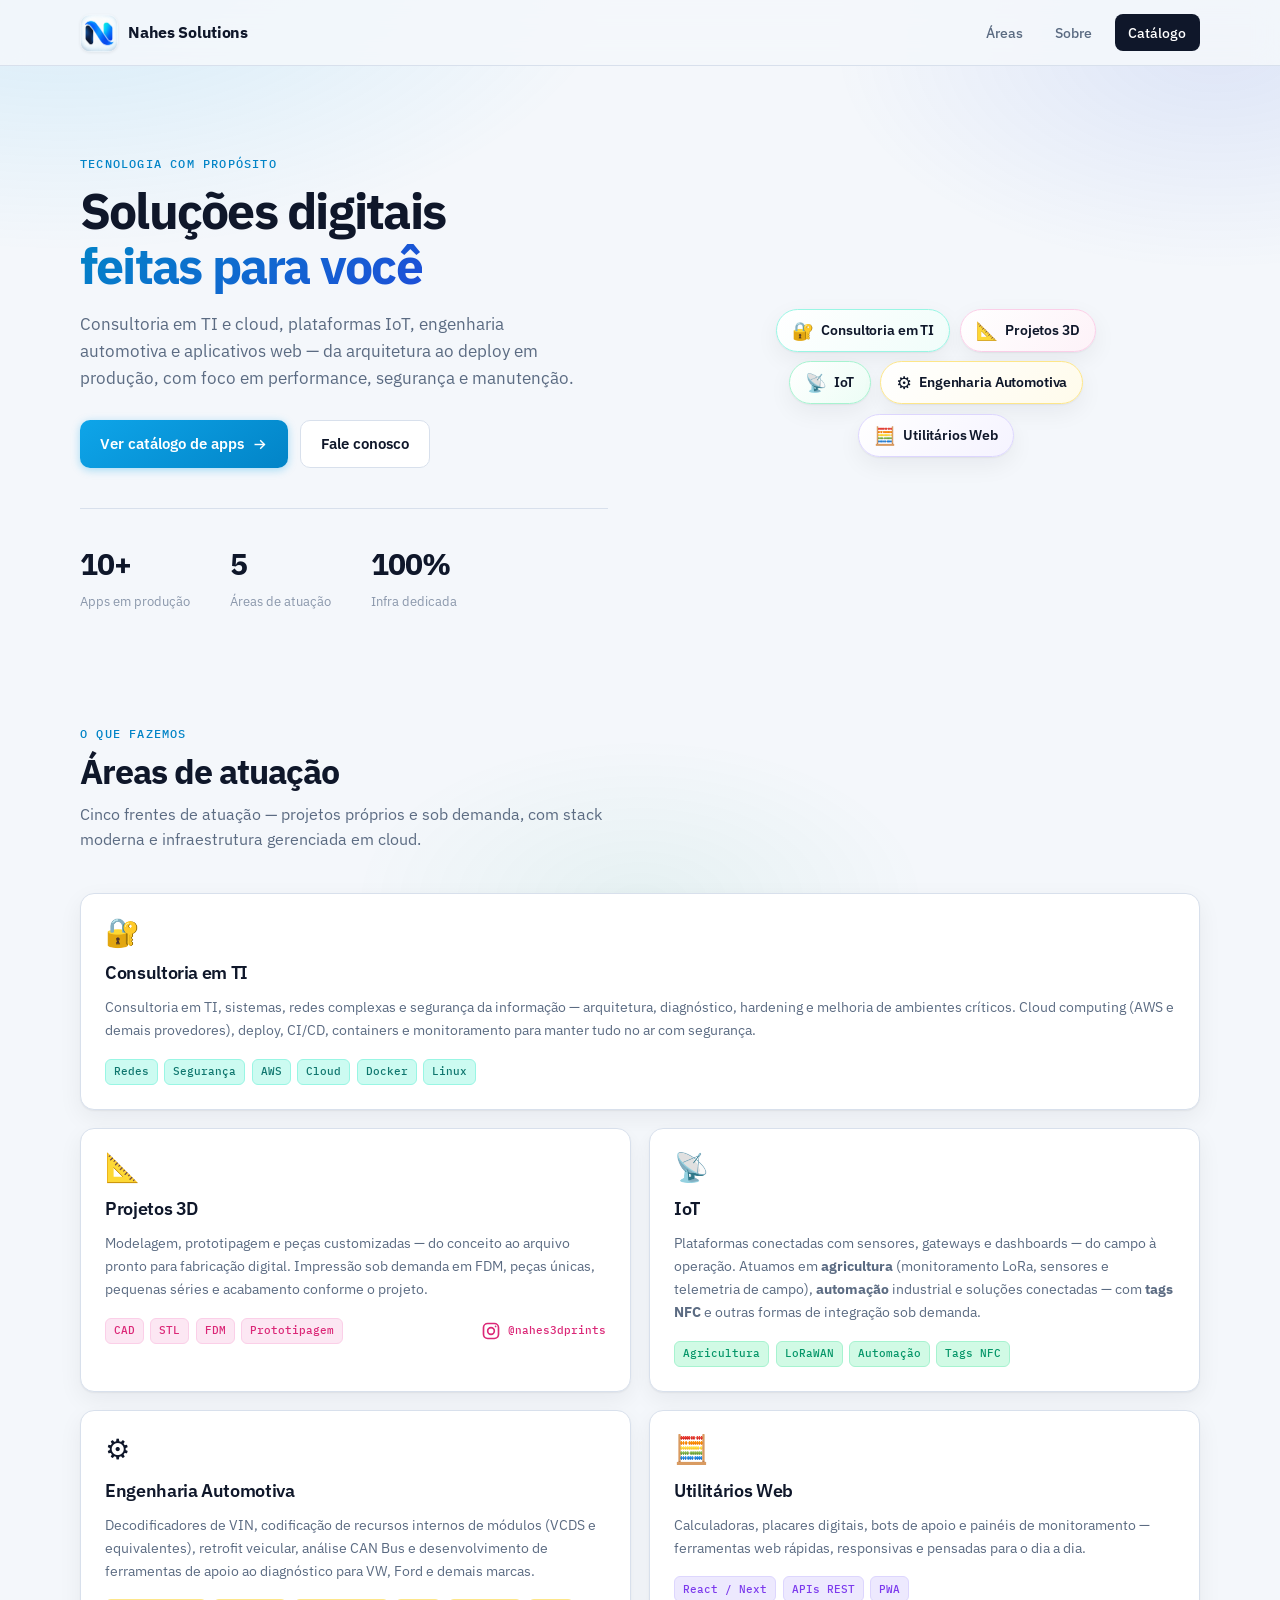
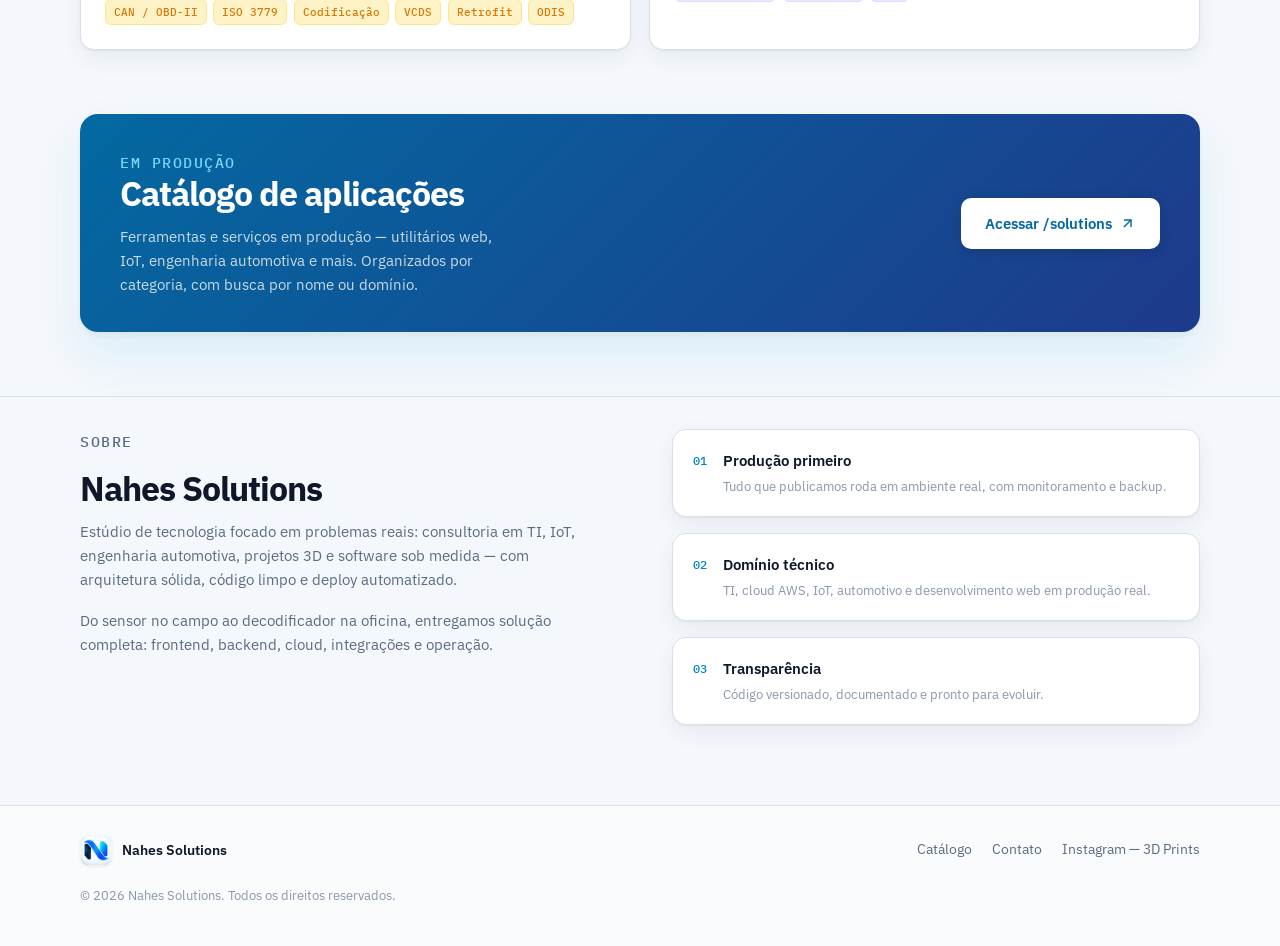
==== index.html @ b8ac9189 "Site institucional Nahes Solutions." ====
<!DOCTYPE html>
<html lang="pt-BR">
<head>
  <meta charset="UTF-8">
  <meta name="viewport" content="width=device-width, initial-scale=1.0">
  <title>Nahes Solutions — TI, IoT, Projetos 3D e Engenharia Automotiva</title>
  <meta name="description" content="Consultoria em TI, IoT, Projetos 3D e Engenharia automotiva. Desenvolvimento e operação em produção — do conceito ao deploy.">
  <meta name="keywords" content="Nahes Solutions, consultoria TI, cloud AWS, IoT, LoRaWAN, tags NFC, projetos 3D, impressão FDM, engenharia automotiva, decodificador VIN, VCDS, CAN bus, retrofit, ODIS, segurança da informação, automação industrial, desenvolvimento web">
  <meta name="author" content="Nahes Solutions">
  <meta name="robots" content="index, follow, max-image-preview:large, max-snippet:-1, max-video-preview:-1">
  <meta name="googlebot" content="index, follow">
  <meta name="theme-color" content="#0284c7">
  <link rel="canonical" href="https://www.nahes.com.br/">
  <link rel="alternate" hreflang="pt-BR" href="https://www.nahes.com.br/">

  <meta property="og:type" content="website">
  <meta property="og:site_name" content="Nahes Solutions">
  <meta property="og:title" content="Nahes Solutions — TI, IoT, Projetos 3D e Engenharia Automotiva">
  <meta property="og:description" content="Consultoria em TI, IoT, Projetos 3D e Engenharia automotiva. Desenvolvimento e operação em produção — do conceito ao deploy.">
  <meta property="og:url" content="https://www.nahes.com.br/">
  <meta property="og:locale" content="pt_BR">
  <meta property="og:image" content="https://www.nahes.com.br/assets/og-image.png">
  <meta property="og:image:width" content="1200">
  <meta property="og:image:height" content="630">
  <meta property="og:image:type" content="image/png">
  <meta property="og:image:alt" content="Nahes Solutions — TI, IoT, Projetos 3D e Engenharia Automotiva">

  <meta name="twitter:card" content="summary_large_image">
  <meta name="twitter:title" content="Nahes Solutions — TI, IoT, Projetos 3D e Engenharia Automotiva">
  <meta name="twitter:description" content="Consultoria em TI, IoT, Projetos 3D e Engenharia automotiva. Desenvolvimento e operação em produção — do conceito ao deploy.">
  <meta name="twitter:image" content="https://www.nahes.com.br/assets/og-image.png">

  <link rel="icon" href="assets/favicon.ico" sizes="any">
  <link rel="icon" href="assets/favicon.png" type="image/png">
  <link rel="apple-touch-icon" href="assets/favicon.png">
  <link rel="preconnect" href="https://fonts.googleapis.com">
  <link rel="preconnect" href="https://fonts.gstatic.com" crossorigin>
  <link href="https://fonts.googleapis.com/css2?family=IBM+Plex+Sans:wght@400;500;600;700&family=IBM+Plex+Mono:wght@400;500&display=swap" rel="stylesheet">
  <link rel="stylesheet" href="css/main.css?v=2">
  <script type="application/ld+json">
  {
    "@context": "https://schema.org",
    "@graph": [
      {
        "@type": "Organization",
        "@id": "https://www.nahes.com.br/#organization",
        "name": "Nahes Solutions",
        "url": "https://www.nahes.com.br/",
        "logo": "https://www.nahes.com.br/assets/favicon.png",
        "email": "contato@nahes.com.br",
        "description": "Consultoria em TI e cloud AWS, IoT, projetos 3D e engenharia automotiva. Desenvolvimento de aplicativos web sob medida.",
        "areaServed": {
          "@type": "Country",
          "name": "Brasil"
        },
        "knowsAbout": [
          "Consultoria em TI",
          "Cloud computing",
          "Amazon Web Services",
          "Segurança da informação",
          "IoT",
          "LoRaWAN",
          "Automação industrial",
          "Tags NFC",
          "Engenharia automotiva",
          "Decodificação VIN",
          "VCDS",
          "CAN Bus",
          "Retrofit veicular",
          "Impressão 3D",
          "Desenvolvimento web"
        ]
      },
      {
        "@type": "Brand",
        "@id": "https://www.nahes.com.br/#nahes3dprints",
        "name": "Nahes 3D Prints",
        "url": "https://www.instagram.com/nahes3dprints/",
        "sameAs": ["https://www.instagram.com/nahes3dprints/"]
      },
      {
        "@type": "WebSite",
        "@id": "https://www.nahes.com.br/#website",
        "url": "https://www.nahes.com.br/",
        "name": "Nahes Solutions",
        "publisher": { "@id": "https://www.nahes.com.br/#organization" },
        "inLanguage": "pt-BR"
      },
      {
        "@type": "ProfessionalService",
        "@id": "https://www.nahes.com.br/#service",
        "name": "Nahes Solutions",
        "url": "https://www.nahes.com.br/",
        "image": "https://www.nahes.com.br/assets/favicon.png",
        "email": "contato@nahes.com.br",
        "areaServed": {
          "@type": "Country",
          "name": "Brasil"
        },
        "priceRange": "$$",
        "description": "Consultoria em TI, redes, segurança e cloud AWS. IoT para agricultura, automação e NFC. Projetos 3D e impressão FDM. Engenharia automotiva com VIN, VCDS e CAN. Utilitários web.",
        "hasOfferCatalog": {
          "@type": "OfferCatalog",
          "name": "Áreas de atuação",
          "itemListElement": [
            {
              "@type": "Offer",
              "itemOffered": {
                "@type": "Service",
                "name": "Consultoria em TI",
                "description": "Redes, segurança da informação, cloud AWS, CI/CD, containers e monitoramento"
              }
            },
            {
              "@type": "Offer",
              "itemOffered": {
                "@type": "Service",
                "name": "Projetos 3D",
                "description": "Modelagem CAD, prototipagem e impressão sob demanda em FDM",
                "brand": { "@id": "https://www.nahes.com.br/#nahes3dprints" }
              }
            },
            {
              "@type": "Offer",
              "itemOffered": {
                "@type": "Service",
                "name": "IoT",
                "description": "Sensores, LoRaWAN, automação industrial, tags NFC e dashboards"
              }
            },
            {
              "@type": "Offer",
              "itemOffered": {
                "@type": "Service",
                "name": "Engenharia automotiva",
                "description": "VIN, codificação VCDS, CAN Bus, retrofit e ferramentas de diagnóstico"
              }
            },
            {
              "@type": "Offer",
              "itemOffered": {
                "@type": "Service",
                "name": "Utilitários web",
                "description": "Calculadoras, placares digitais, bots e painéis de monitoramento"
              }
            }
          ]
        }
      }
    ]
  }
  </script>
</head>
<body>
  <div class="bg-mesh" aria-hidden="true"></div>

  <header class="header">
    <div class="wrap header-inner">
      <a class="logo" href="index.html" aria-label="Nahes Solutions — início">
        <span class="logo-mark" aria-hidden="true">
          <img src="assets/favicon.png" alt="" width="38" height="38" decoding="async">
        </span>
        <span class="logo-text">Nahes Solutions</span>
      </a>
      <nav class="nav" aria-label="Principal">
        <a href="#areas">Áreas</a>
        <a href="#sobre">Sobre</a>
        <a class="nav-cta" href="solutions/index.html">Catálogo</a>
      </nav>
    </div>
  </header>

  <main>
    <section class="hero">
      <div class="wrap hero-grid">
        <div class="hero-content">
          <p class="kicker">Tecnologia com propósito</p>
          <h1>
            Soluções digitais<br>
            <span class="gradient-text">feitas para você</span>
          </h1>
          <p class="lead">
            Consultoria em TI e cloud, plataformas IoT, engenharia automotiva e aplicativos web —
            da arquitetura ao deploy em produção, com foco em performance, segurança e manutenção.
          </p>
          <div class="hero-actions">
            <a class="btn btn-primary" href="solutions/index.html">
              Ver catálogo de apps
              <svg viewBox="0 0 24 24" fill="none" stroke="currentColor" stroke-width="2" aria-hidden="true">
                <path d="M5 12h14"></path>
                <path d="M13 6l6 6-6 6"></path>
              </svg>
            </a>
            <a class="btn btn-ghost" href="mailto:contato@nahes.com.br">Fale conosco</a>
          </div>
          <dl class="stats" aria-label="Números">
            <div>
              <dt>10+</dt>
              <dd>Apps em produção</dd>
            </div>
            <div>
              <dt>5</dt>
              <dd>Áreas de atuação</dd>
            </div>
            <div>
              <dt>100%</dt>
              <dd>Infra dedicada</dd>
            </div>
          </dl>
        </div>

        <div class="hero-visual" aria-hidden="true">
          <ul class="hero-tags">
            <li class="hero-tag hero-tag--consult"><span aria-hidden="true">🔐</span> Consultoria em TI</li>
            <li class="hero-tag hero-tag--3d"><span aria-hidden="true">📐</span> Projetos 3D</li>
            <li class="hero-tag hero-tag--iot"><span aria-hidden="true">📡</span> IoT</li>
            <li class="hero-tag hero-tag--eng"><span aria-hidden="true">⚙️</span> Engenharia Automotiva</li>
            <li class="hero-tag hero-tag--util"><span aria-hidden="true">🧮</span> Utilitários Web</li>
          </ul>
        </div>
      </div>
    </section>

    <section class="areas" id="areas">
      <div class="wrap">
        <header class="section-head">
          <p class="kicker">O que fazemos</p>
          <h2>Áreas de atuação</h2>
          <p class="section-lead">
            Cinco frentes de atuação — projetos próprios e sob demanda, com stack moderna
            e infraestrutura gerenciada em cloud.
          </p>
        </header>

        <div class="areas-grid">
          <article class="area-card area-card--consult area-card--featured">
            <div class="area-icon" aria-hidden="true">🔐</div>
            <h3>Consultoria em TI</h3>
            <p>
              Consultoria em TI, sistemas, redes complexas e segurança da informação —
              arquitetura, diagnóstico, hardening e melhoria de ambientes críticos.
              Cloud computing (AWS e demais provedores), deploy, CI/CD, containers e
              monitoramento para manter tudo no ar com segurança.
            </p>
            <ul class="area-tags">
              <li>Redes</li>
              <li>Segurança</li>
              <li>AWS</li>
              <li>Cloud</li>
              <li>Docker</li>
              <li>Linux</li>
            </ul>
          </article>

          <article class="area-card area-card--3d">
            <div class="area-icon" aria-hidden="true">📐</div>
            <h3>Projetos 3D</h3>
            <p>
              Modelagem, prototipagem e peças customizadas — do conceito ao arquivo pronto
              para fabricação digital. Impressão sob demanda em FDM, peças únicas,
              pequenas séries e acabamento conforme o projeto.
            </p>
            <div class="area-tags-row">
              <ul class="area-tags">
                <li>CAD</li>
                <li>STL</li>
                <li>FDM</li>
                <li>Prototipagem</li>
              </ul>
              <a class="area-instagram" href="https://www.instagram.com/nahes3dprints/" target="_blank" rel="noopener noreferrer">
                <svg width="20" height="20" viewBox="0 0 24 24" fill="none" stroke="currentColor" stroke-width="2" aria-hidden="true">
                  <rect x="3" y="3" width="18" height="18" rx="5" ry="5"></rect>
                  <circle cx="12" cy="12" r="4"></circle>
                  <circle cx="17.5" cy="6.5" r="1" fill="currentColor" stroke="none"></circle>
                </svg>
                @nahes3dprints
              </a>
            </div>
          </article>

          <article class="area-card area-card--iot">
            <div class="area-icon" aria-hidden="true">📡</div>
            <h3>IoT</h3>
            <p>
              Plataformas conectadas com sensores, gateways e dashboards — do campo à operação.
              Atuamos em <strong>agricultura</strong> (monitoramento LoRa, sensores e telemetria de campo),
              <strong>automação</strong> industrial e soluções conectadas — com <strong>tags NFC</strong>
              e outras formas de integração sob demanda.
            </p>
            <ul class="area-tags">
              <li>Agricultura</li>
              <li>LoRaWAN</li>
              <li>Automação</li>
              <li>Tags NFC</li>
            </ul>
          </article>

          <article class="area-card area-card--eng">
            <div class="area-icon" aria-hidden="true">⚙️</div>
            <h3>Engenharia Automotiva</h3>
            <p>
              Decodificadores de VIN, codificação de recursos internos de módulos (VCDS e
              equivalentes), retrofit veicular, análise CAN Bus e desenvolvimento de
              ferramentas de apoio ao diagnóstico para VW, Ford e demais marcas.
            </p>
            <ul class="area-tags">
              <li>CAN / OBD-II</li>
              <li>ISO 3779</li>
              <li>Codificação</li>
              <li>VCDS</li>
              <li>Retrofit</li>
              <li>ODIS</li>
            </ul>
          </article>

          <article class="area-card area-card--util">
            <div class="area-icon" aria-hidden="true">🧮</div>
            <h3>Utilitários Web</h3>
            <p>
              Calculadoras, placares digitais, bots de apoio e painéis de monitoramento —
              ferramentas web rápidas, responsivas e pensadas para o dia a dia.
            </p>
            <ul class="area-tags">
              <li>React / Next</li>
              <li>APIs REST</li>
              <li>PWA</li>
            </ul>
          </article>
        </div>
      </div>
    </section>

    <section class="catalog-cta">
      <div class="wrap catalog-cta-inner">
        <div>
          <p class="kicker">Em produção</p>
          <h2>Catálogo de aplicações</h2>
          <p>
            Ferramentas e serviços em produção — utilitários web, IoT, engenharia automotiva
            e mais. Organizados por categoria, com busca por nome ou domínio.
          </p>
        </div>
        <a class="btn btn-primary btn-lg" href="solutions/index.html">
          Acessar /solutions
          <svg viewBox="0 0 24 24" fill="none" stroke="currentColor" stroke-width="2" aria-hidden="true">
            <path d="M7 17L17 7"></path>
            <path d="M7 7h10v10"></path>
          </svg>
        </a>
      </div>
    </section>

    <section class="about" id="sobre">
      <div class="wrap about-grid">
        <div class="about-content">
          <p class="kicker">Sobre</p>
          <h2>Nahes Solutions</h2>
          <p>
            Estúdio de tecnologia focado em problemas reais: consultoria em TI, IoT,
            engenharia automotiva, projetos 3D e software sob medida — com arquitetura
            sólida, código limpo e deploy automatizado.
          </p>
          <p>
            Do sensor no campo ao decodificador na oficina, entregamos solução completa:
            frontend, backend, cloud, integrações e operação.
          </p>
        </div>
        <aside class="about-aside">
          <div class="principle">
            <span class="principle-num">01</span>
            <div>
              <h3>Produção primeiro</h3>
              <p>Tudo que publicamos roda em ambiente real, com monitoramento e backup.</p>
            </div>
          </div>
          <div class="principle">
            <span class="principle-num">02</span>
            <div>
              <h3>Domínio técnico</h3>
              <p>TI, cloud AWS, IoT, automotivo e desenvolvimento web em produção real.</p>
            </div>
          </div>
          <div class="principle">
            <span class="principle-num">03</span>
            <div>
              <h3>Transparência</h3>
              <p>Código versionado, documentado e pronto para evoluir.</p>
            </div>
          </div>
        </aside>
      </div>
    </section>
  </main>

  <footer class="footer">
    <div class="wrap footer-inner">
      <div class="footer-brand">
        <span class="logo-mark logo-mark--sm" aria-hidden="true">
          <img src="assets/favicon.png" alt="" width="32" height="32" decoding="async">
        </span>
        <p>Nahes Solutions</p>
      </div>
      <nav class="footer-nav" aria-label="Rodapé">
        <a href="solutions/index.html">Catálogo</a>
        <a href="mailto:contato@nahes.com.br">Contato</a>
        <a href="https://www.instagram.com/nahes3dprints/" target="_blank" rel="noopener noreferrer">Instagram — 3D Prints</a>
      </nav>
      <p class="footer-copy">&copy; <span id="year"></span> Nahes Solutions. Todos os direitos reservados.</p>
    </div>
  </footer>

  <script>
    document.getElementById("year").textContent = new Date().getFullYear();
  </script>
</body>
</html>
---- css/main.css ----
:root {
  --bg: #f4f7fb;
  --bg-card: #ffffff;
  --bg-subtle: #eef2f8;
  --border: #d8e0ec;
  --border-strong: #b8c5d9;
  --text: #0f172a;
  --text-muted: #5b6b82;
  --text-soft: #8a97ab;
  --accent: #0ea5e9;
  --accent-dark: #0284c7;
  --accent-deep: #0369a1;
  --accent-bg: #e0f2fe;
  --agro: #059669;
  --agro-bg: #d1fae5;
  --eng: #d97706;
  --eng-bg: #fef3c7;
  --util: #7c3aed;
  --util-bg: #ede9fe;
  --infra: #1d4ed8;
  --infra-bg: #dbeafe;
  --shadow: 0 1px 2px rgba(15, 23, 42, 0.06), 0 8px 24px rgba(15, 23, 42, 0.06);
  --shadow-lg: 0 4px 6px rgba(15, 23, 42, 0.04), 0 24px 48px rgba(14, 165, 233, 0.1);
  --radius: 14px;
  --font: "IBM Plex Sans", system-ui, sans-serif;
  --mono: "IBM Plex Mono", ui-monospace, monospace;
}

*,
*::before,
*::after {
  box-sizing: border-box;
}

html {
  scroll-behavior: smooth;
  color-scheme: light;
}

body {
  margin: 0;
  min-height: 100vh;
  font-family: var(--font);
  background: var(--bg);
  color: var(--text);
  line-height: 1.6;
}

.bg-mesh {
  position: fixed;
  inset: 0;
  pointer-events: none;
  z-index: 0;
  background:
    radial-gradient(ellipse 80% 60% at 5% -5%, rgba(14, 165, 233, 0.14), transparent 55%),
    radial-gradient(ellipse 60% 50% at 95% 5%, rgba(29, 78, 216, 0.1), transparent 50%),
    radial-gradient(ellipse 50% 40% at 50% 100%, rgba(5, 150, 105, 0.06), transparent 45%);
}

.wrap {
  width: min(1120px, calc(100% - 2rem));
  margin-inline: auto;
}

/* ── Header ── */

.header {
  position: sticky;
  top: 0;
  z-index: 100;
  backdrop-filter: blur(12px);
  background: rgba(244, 247, 251, 0.88);
  border-bottom: 1px solid var(--border);
}

.header-inner {
  display: flex;
  align-items: center;
  justify-content: space-between;
  gap: 1rem;
  padding: 0.85rem 0;
}

.logo {
  display: flex;
  align-items: center;
  gap: 0.65rem;
  text-decoration: none;
  color: inherit;
  border-radius: 10px;
  transition: opacity 0.15s ease;
}

.logo:hover,
.logo:focus-visible {
  opacity: 0.85;
  outline: none;
}

.logo-mark {
  display: block;
  width: 38px;
  height: 38px;
  border-radius: 10px;
  overflow: hidden;
  flex-shrink: 0;
  box-shadow: 0 1px 3px rgba(15, 23, 42, 0.08);
}

.logo-mark img {
  display: block;
  width: 100%;
  height: 100%;
  object-fit: cover;
}

.logo-mark--sm {
  width: 32px;
  height: 32px;
}

.logo-text {
  font-weight: 700;
  font-size: 1rem;
  letter-spacing: -0.02em;
}

.nav {
  display: flex;
  align-items: center;
  gap: 0.25rem;
}

.nav a {
  padding: 0.45rem 0.85rem;
  font-size: 0.9rem;
  font-weight: 500;
  color: var(--text-muted);
  text-decoration: none;
  border-radius: 8px;
  transition: color 0.15s ease, background 0.15s ease;
}

.nav a:hover,
.nav a:focus-visible {
  color: var(--text);
  background: var(--bg-subtle);
  outline: none;
}

.nav-cta {
  margin-left: 0.35rem;
  background: var(--text) !important;
  color: #fff !important;
}

.nav-cta:hover,
.nav-cta:focus-visible {
  background: var(--accent-deep) !important;
  color: #fff !important;
}

/* ── Typography helpers ── */

.kicker {
  margin: 0 0 0.6rem;
  font-family: var(--mono);
  font-size: 0.75rem;
  font-weight: 500;
  text-transform: uppercase;
  letter-spacing: 0.1em;
  color: var(--accent-dark);
}

.gradient-text {
  background: linear-gradient(135deg, var(--accent-dark) 0%, var(--infra) 100%);
  -webkit-background-clip: text;
  background-clip: text;
  -webkit-text-fill-color: transparent;
}

/* ── Buttons ── */

.btn {
  display: inline-flex;
  align-items: center;
  gap: 0.45rem;
  padding: 0.7rem 1.25rem;
  font-family: inherit;
  font-size: 0.92rem;
  font-weight: 600;
  text-decoration: none;
  border-radius: 10px;
  border: none;
  cursor: pointer;
  transition: transform 0.15s ease, box-shadow 0.15s ease, background 0.15s ease;
}

.btn svg {
  width: 17px;
  height: 17px;
  flex-shrink: 0;
}

.btn-primary {
  background: linear-gradient(145deg, var(--accent), var(--accent-dark));
  color: #fff;
  box-shadow: 0 2px 8px rgba(14, 165, 233, 0.35);
}

.btn-primary:hover,
.btn-primary:focus-visible {
  transform: translateY(-1px);
  box-shadow: 0 4px 16px rgba(14, 165, 233, 0.4);
  outline: none;
}

.btn-ghost {
  background: var(--bg-card);
  color: var(--text);
  border: 1px solid var(--border);
}

.btn-ghost:hover,
.btn-ghost:focus-visible {
  border-color: var(--border-strong);
  background: var(--bg-subtle);
  outline: none;
}

.btn-lg {
  padding: 0.85rem 1.5rem;
  font-size: 0.95rem;
}

/* ── Hero ── */

.hero {
  position: relative;
  z-index: 1;
  padding: clamp(3rem, 8vw, 5.5rem) 0 clamp(2.5rem, 6vw, 4rem);
}

.hero-grid {
  display: grid;
  grid-template-columns: 1fr 1fr;
  gap: clamp(2rem, 5vw, 4rem);
  align-items: center;
}

.hero-content h1 {
  margin: 0 0 1.1rem;
  font-size: clamp(2.1rem, 5vw, 3.15rem);
  font-weight: 700;
  letter-spacing: -0.035em;
  line-height: 1.1;
}

.lead {
  margin: 0;
  max-width: 50ch;
  font-size: 1.05rem;
  color: var(--text-muted);
}

.hero-actions {
  display: flex;
  flex-wrap: wrap;
  gap: 0.75rem;
  margin-top: 1.75rem;
}

.stats {
  display: flex;
  gap: clamp(1.5rem, 4vw, 2.5rem);
  margin: 2.5rem 0 0;
  padding-top: 2rem;
  border-top: 1px solid var(--border);
}

.stats div {
  min-width: 0;
}

.stats dt {
  margin: 0;
  font-size: clamp(1.5rem, 3vw, 1.85rem);
  font-weight: 700;
  letter-spacing: -0.03em;
  color: var(--text);
}

.stats dd {
  margin: 0.15rem 0 0;
  font-size: 0.82rem;
  color: var(--text-soft);
}

/* ── Hero visual ── */

.hero-visual {
  display: flex;
  align-items: center;
  justify-content: center;
  min-height: 300px;
  padding: 1rem;
}

.hero-tags {
  display: flex;
  flex-wrap: wrap;
  justify-content: center;
  align-content: center;
  gap: 0.6rem;
  max-width: 22rem;
  margin: 0;
  padding: 0;
  list-style: none;
}

.hero-tag {
  display: inline-flex;
  align-items: center;
  gap: 0.45rem;
  padding: 0.6rem 0.95rem;
  font-size: 0.85rem;
  font-weight: 600;
  letter-spacing: -0.01em;
  color: var(--text);
  background: var(--bg-card);
  border: 1px solid var(--border);
  border-radius: 999px;
  box-shadow: var(--shadow);
  white-space: nowrap;
  animation: tag-in 0.45s ease backwards;
}

.hero-tag span {
  font-size: 1.1rem;
  line-height: 1;
}

.hero-tag:nth-child(1) { animation-delay: 0.04s; }
.hero-tag:nth-child(2) { animation-delay: 0.1s; }
.hero-tag:nth-child(3) { animation-delay: 0.16s; }
.hero-tag:nth-child(4) { animation-delay: 0.22s; }
.hero-tag:nth-child(5) { animation-delay: 0.28s; }

.hero-tag--consult { border-color: #99f6e4; background: linear-gradient(135deg, #fff 0%, #f0fdfa 100%); }
.hero-tag--3d { border-color: #fbcfe8; background: linear-gradient(135deg, #fff 0%, #fdf2f8 100%); }
.hero-tag--iot { border-color: #a7f3d0; background: linear-gradient(135deg, #fff 0%, #ecfdf5 100%); }
.hero-tag--eng { border-color: #fde68a; background: linear-gradient(135deg, #fff 0%, #fffbeb 100%); }
.hero-tag--util { border-color: #ddd6fe; background: linear-gradient(135deg, #fff 0%, #f5f3ff 100%); }

@keyframes tag-in {
  from {
    opacity: 0;
    transform: translateY(6px) scale(0.97);
  }
  to {
    opacity: 1;
    transform: translateY(0) scale(1);
  }
}

/* ── Sections ── */

.section-head {
  max-width: 58ch;
  margin-bottom: 2.5rem;
}

.section-head h2,
.about-content h2,
.catalog-cta-inner h2 {
  margin: 0 0 0.65rem;
  font-size: clamp(1.6rem, 3.5vw, 2.1rem);
  font-weight: 700;
  letter-spacing: -0.03em;
  line-height: 1.15;
}

.section-lead {
  margin: 0;
  color: var(--text-muted);
  font-size: 1rem;
}

.areas {
  position: relative;
  z-index: 1;
  padding: 3rem 0 4rem;
}

.areas-grid {
  display: grid;
  grid-template-columns: repeat(2, 1fr);
  gap: 1.15rem;
}

.area-card--featured {
  grid-column: 1 / -1;
}

.area-card {
  padding: 1.5rem;
  background: var(--bg-card);
  border: 1px solid var(--border);
  border-radius: var(--radius);
  box-shadow: var(--shadow);
  transition: transform 0.2s ease, box-shadow 0.2s ease, border-color 0.2s ease;
}

.area-card:hover {
  transform: translateY(-3px);
  box-shadow: var(--shadow-lg);
}

.area-card--util:hover { border-color: #c4b5fd; }
.area-card--iot:hover { border-color: #6ee7b7; }
.area-card--eng:hover { border-color: #fcd34d; }
.area-card--3d:hover { border-color: #f9a8d4; }
.area-card--consult:hover { border-color: #5eead4; }

.area-icon {
  font-size: 1.75rem;
  line-height: 1;
  margin-bottom: 0.85rem;
}

.area-card h3 {
  margin: 0 0 0.5rem;
  font-size: 1.1rem;
  font-weight: 600;
  letter-spacing: -0.02em;
}

.area-card p {
  margin: 0;
  font-size: 0.9rem;
  color: var(--text-muted);
}

.area-tags-row {
  display: grid;
  grid-template-columns: minmax(0, 1fr) auto;
  align-items: center;
  column-gap: 0.65rem;
  row-gap: 0.4rem;
  margin: 1.1rem 0 0;
  width: 100%;
}

.area-tags-row .area-tags {
  margin: 0;
  grid-column: 1;
  grid-row: 1;
}

.area-tags {
  display: flex;
  flex-wrap: wrap;
  gap: 0.4rem;
  margin: 1.1rem 0 0;
  padding: 0;
  list-style: none;
}

.area-tags li {
  font-family: var(--mono);
  font-size: 0.68rem;
  font-weight: 500;
  padding: 0.2rem 0.5rem;
  border-radius: 6px;
  background: var(--bg-subtle);
  color: var(--text-muted);
  border: 1px solid var(--border);
}

.area-card--util .area-tags li { background: var(--util-bg); color: var(--util); border-color: #ddd6fe; }
.area-card--iot .area-tags li { background: var(--agro-bg); color: var(--agro); border-color: #a7f3d0; }
.area-card--eng .area-tags li { background: var(--eng-bg); color: var(--eng); border-color: #fde68a; }
.area-card--3d .area-tags li { background: #fce7f3; color: #db2777; border-color: #fbcfe8; }
.area-card--consult .area-tags li { background: #ccfbf1; color: #0f766e; border-color: #99f6e4; }

.area-instagram {
  display: inline-flex;
  align-items: center;
  gap: 0.4rem;
  grid-column: 2;
  grid-row: 1;
  justify-self: end;
  width: max-content;
  max-width: 100%;
  font-family: var(--mono);
  font-size: 0.68rem;
  font-weight: 500;
  line-height: 1.4;
  color: #db2777;
  text-decoration: none;
  white-space: nowrap;
  transition: color 0.15s ease;
}

.area-instagram svg {
  display: block;
  width: 1.25rem;
  height: 1.25rem;
  flex-shrink: 0;
}

.area-instagram:hover,
.area-instagram:focus-visible {
  color: #be185d;
  outline: none;
}

@media (max-width: 380px) {
  .area-tags-row {
    grid-template-columns: 1fr;
  }

  .area-instagram {
    grid-column: 1;
    grid-row: 2;
    justify-self: end;
  }
}

/* ── Catalog CTA ── */

.catalog-cta {
  position: relative;
  z-index: 1;
  padding: 0 0 4rem;
}

.catalog-cta-inner {
  display: flex;
  align-items: center;
  justify-content: space-between;
  gap: 2rem;
  padding: 2.25rem 2.5rem;
  background: linear-gradient(135deg, var(--accent-deep) 0%, #1e3a8a 100%);
  border-radius: calc(var(--radius) + 4px);
  color: #fff;
  box-shadow: var(--shadow-lg);
}

.catalog-cta-inner .kicker {
  color: #7dd3fc;
}

.catalog-cta-inner h2 {
  color: #fff;
}

.catalog-cta-inner p {
  margin: 0;
  max-width: 42ch;
  color: rgba(255, 255, 255, 0.78);
  font-size: 0.95rem;
}

.catalog-cta-inner .btn-primary {
  background: #fff;
  color: var(--accent-deep);
  box-shadow: 0 2px 12px rgba(0, 0, 0, 0.15);
  flex-shrink: 0;
}

.catalog-cta-inner .btn-primary:hover,
.catalog-cta-inner .btn-primary:focus-visible {
  background: var(--accent-bg);
  box-shadow: 0 4px 20px rgba(0, 0, 0, 0.2);
}

/* ── About ── */

.about {
  position: relative;
  z-index: 1;
  padding: 2rem 0 5rem;
  border-top: 1px solid var(--border);
}

.about-grid {
  display: grid;
  grid-template-columns: 1fr 1fr;
  gap: clamp(2rem, 5vw, 4rem);
  align-items: start;
}

.about-content p {
  margin: 0 0 1rem;
  color: var(--text-muted);
  font-size: 0.95rem;
}

.about-content p:last-child {
  margin-bottom: 0;
}

.about-aside {
  display: flex;
  flex-direction: column;
  gap: 1rem;
}

.principle {
  display: flex;
  gap: 1rem;
  padding: 1.15rem 1.25rem;
  background: var(--bg-card);
  border: 1px solid var(--border);
  border-radius: var(--radius);
  box-shadow: var(--shadow);
}

.principle-num {
  font-family: var(--mono);
  font-size: 0.75rem;
  font-weight: 500;
  color: var(--accent-dark);
  flex-shrink: 0;
  padding-top: 0.15rem;
}

.principle h3 {
  margin: 0 0 0.25rem;
  font-size: 0.92rem;
  font-weight: 600;
}

.principle p {
  margin: 0;
  font-size: 0.84rem;
  color: var(--text-soft);
}

/* ── Footer ── */

.footer {
  position: relative;
  z-index: 1;
  border-top: 1px solid var(--border);
  padding: 1.75rem 0 2.5rem;
  background: rgba(255, 255, 255, 0.5);
}

.footer-inner {
  display: grid;
  grid-template-columns: 1fr auto;
  grid-template-rows: auto auto;
  gap: 0.75rem 2rem;
  align-items: center;
}

.footer-brand {
  display: flex;
  align-items: center;
  gap: 0.6rem;
}

.footer-brand p {
  margin: 0;
  font-weight: 600;
  font-size: 0.9rem;
}

.footer-nav {
  display: flex;
  gap: 1.25rem;
}

.footer-nav a {
  font-size: 0.85rem;
  color: var(--text-muted);
  text-decoration: none;
  transition: color 0.15s ease;
}

.footer-nav a:hover,
.footer-nav a:focus-visible {
  color: var(--accent-dark);
  outline: none;
}

.footer-copy {
  grid-column: 1 / -1;
  margin: 0.5rem 0 0;
  font-size: 0.8rem;
  color: var(--text-soft);
}

/* ── Responsive ── */

@media (max-width: 900px) {
  .hero {
    padding: clamp(2rem, 6vw, 3rem) 0 clamp(2rem, 5vw, 3rem);
  }

  .hero-grid,
  .about-grid {
    grid-template-columns: 1fr;
  }

  .hero-visual {
    display: none;
  }

  .hero-content .lead {
    max-width: none;
  }

  .stats {
    margin-top: 2rem;
    padding-top: 1.5rem;
    justify-content: space-between;
    gap: 1rem;
  }

  .stats dt {
    font-size: clamp(1.35rem, 4vw, 1.65rem);
  }

  .stats dd {
    font-size: 0.78rem;
  }

  .areas-grid {
    grid-template-columns: 1fr;
  }

  .catalog-cta-inner {
    flex-direction: column;
    align-items: flex-start;
    padding: 1.75rem;
  }
}

@media (max-width: 640px) {
  .nav a:not(.nav-cta) {
    display: none;
  }

  .hero-actions {
    flex-direction: column;
    align-items: stretch;
  }

  .hero-actions .btn {
    justify-content: center;
  }

  .stats {
    display: grid;
    grid-template-columns: repeat(3, 1fr);
    text-align: center;
  }

  .footer-inner {
    grid-template-columns: 1fr;
  }

  .footer-nav {
    flex-wrap: wrap;
  }
}

@media (prefers-reduced-motion: reduce) {
  html { scroll-behavior: auto; }

  .hero-tag {
    animation: none;
  }

  .btn-primary:hover,
  .area-card:hover {
    transform: none;
  }
}
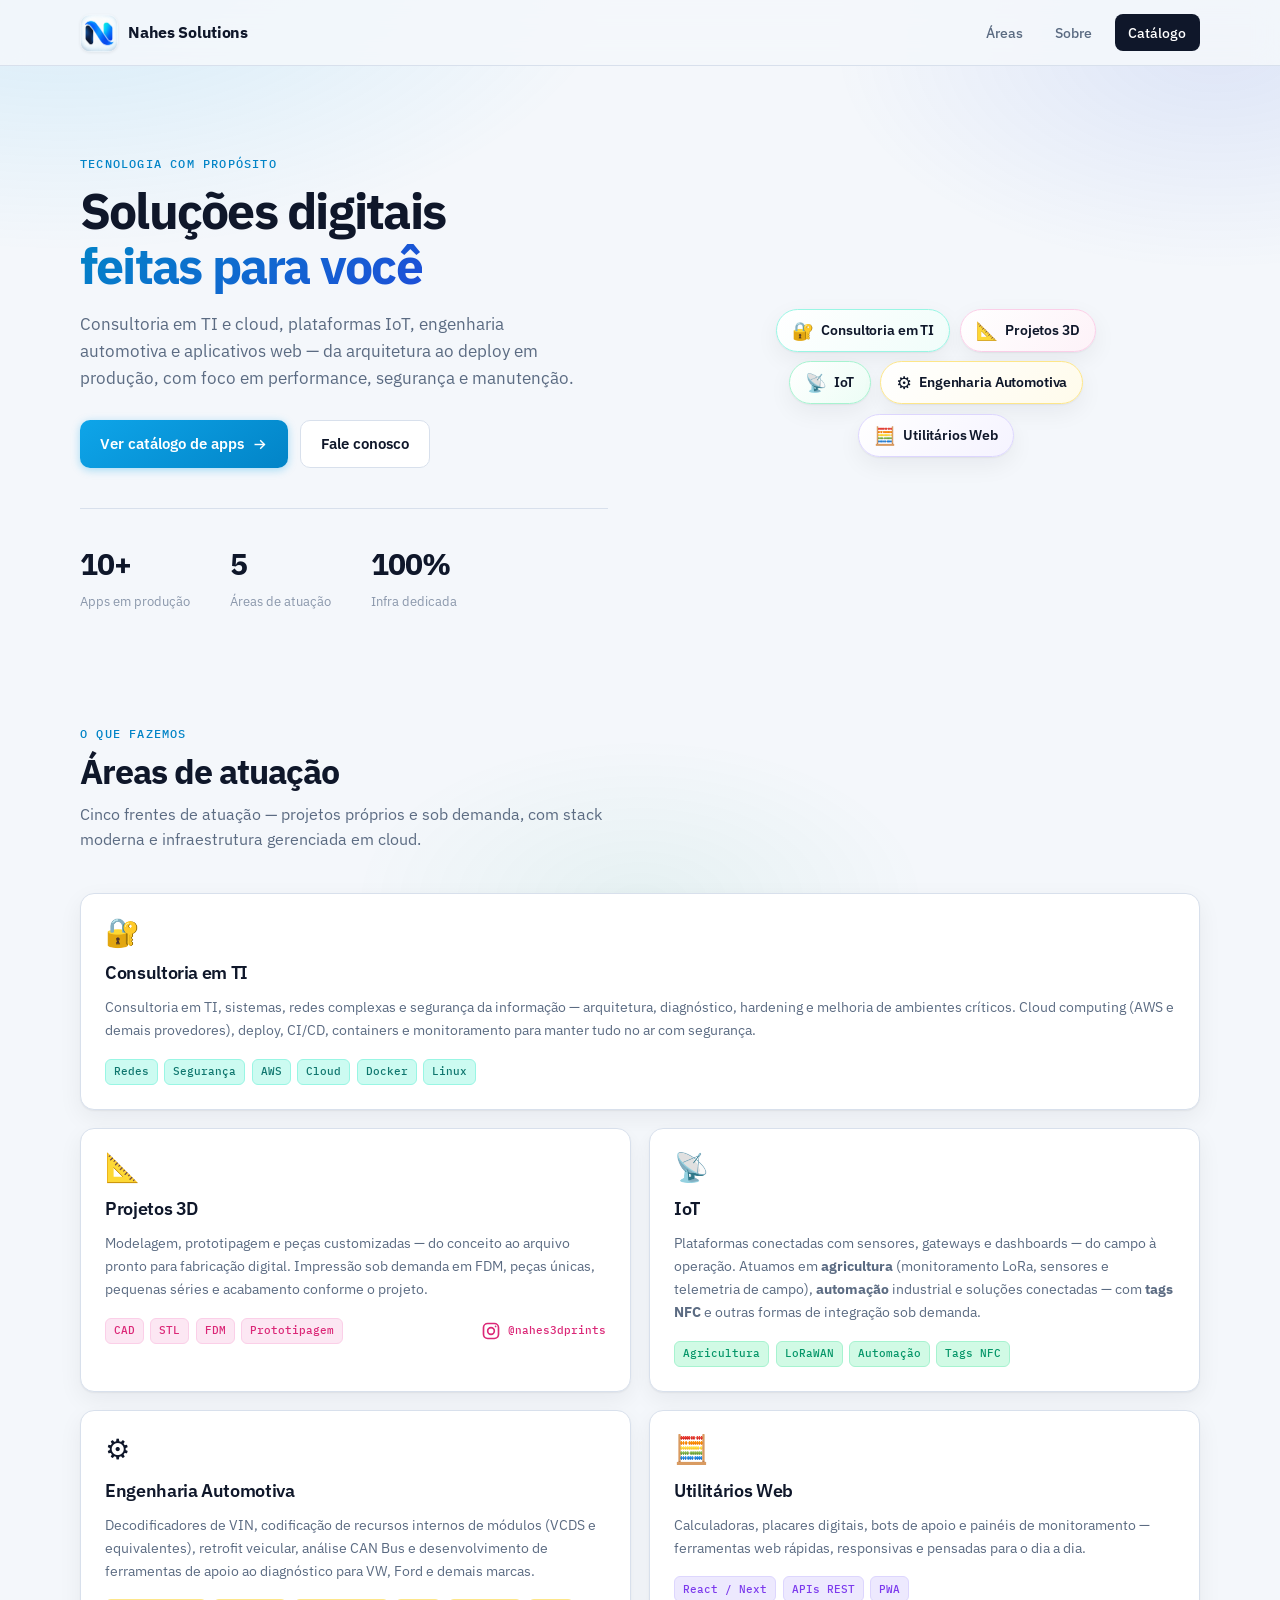
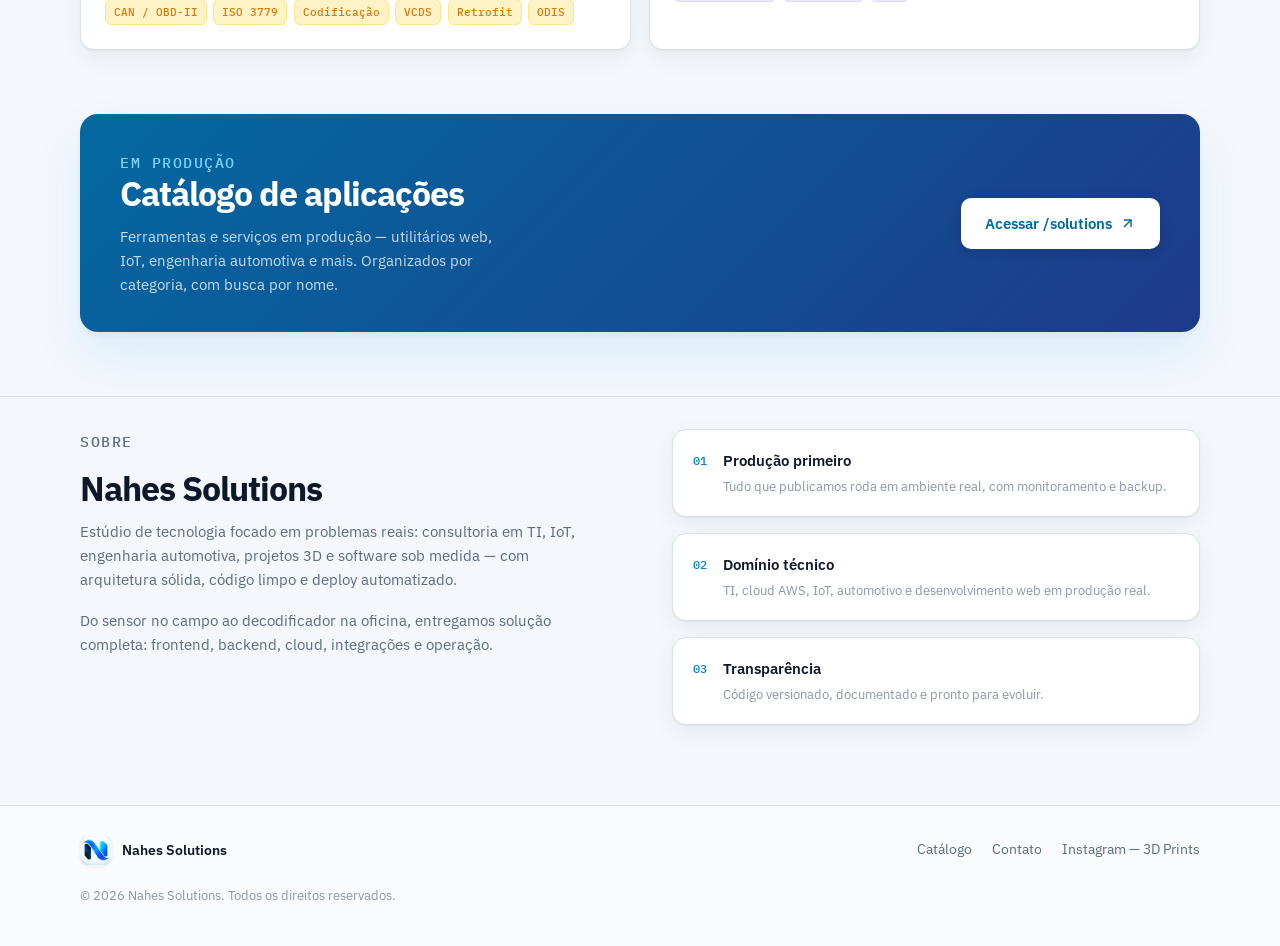
==== commit a055f9b6: "Ajusta SEO do portal e catálogo sem links externos nos cards." ====
--- a/index.html
+++ b/index.html
@@ -156,7 +156,7 @@
 
   <header class="header">
     <div class="wrap header-inner">
-      <a class="logo" href="index.html" aria-label="Nahes Solutions — início">
+      <a class="logo" href="/" aria-label="Nahes Solutions — início">
         <span class="logo-mark" aria-hidden="true">
           <img src="assets/favicon.png" alt="" width="38" height="38" decoding="async">
         </span>
@@ -165,7 +165,7 @@
       <nav class="nav" aria-label="Principal">
         <a href="#areas">Áreas</a>
         <a href="#sobre">Sobre</a>
-        <a class="nav-cta" href="solutions/index.html">Catálogo</a>
+        <a class="nav-cta" href="/solutions/">Catálogo</a>
       </nav>
     </div>
   </header>
@@ -184,7 +184,7 @@
             da arquitetura ao deploy em produção, com foco em performance, segurança e manutenção.
           </p>
           <div class="hero-actions">
-            <a class="btn btn-primary" href="solutions/index.html">
+            <a class="btn btn-primary" href="/solutions/">
               Ver catálogo de apps
               <svg viewBox="0 0 24 24" fill="none" stroke="currentColor" stroke-width="2" aria-hidden="true">
                 <path d="M5 12h14"></path>
@@ -337,10 +337,10 @@
           <h2>Catálogo de aplicações</h2>
           <p>
             Ferramentas e serviços em produção — utilitários web, IoT, engenharia automotiva
-            e mais. Organizados por categoria, com busca por nome ou domínio.
+            e mais. Organizados por categoria, com busca por nome.
           </p>
         </div>
-        <a class="btn btn-primary btn-lg" href="solutions/index.html">
+        <a class="btn btn-primary btn-lg" href="/solutions/">
           Acessar /solutions
           <svg viewBox="0 0 24 24" fill="none" stroke="currentColor" stroke-width="2" aria-hidden="true">
             <path d="M7 17L17 7"></path>
@@ -401,7 +401,7 @@
         <p>Nahes Solutions</p>
       </div>
       <nav class="footer-nav" aria-label="Rodapé">
-        <a href="solutions/index.html">Catálogo</a>
+        <a href="/solutions/">Catálogo</a>
         <a href="mailto:contato@nahes.com.br">Contato</a>
         <a href="https://www.instagram.com/nahes3dprints/" target="_blank" rel="noopener noreferrer">Instagram — 3D Prints</a>
       </nav>
